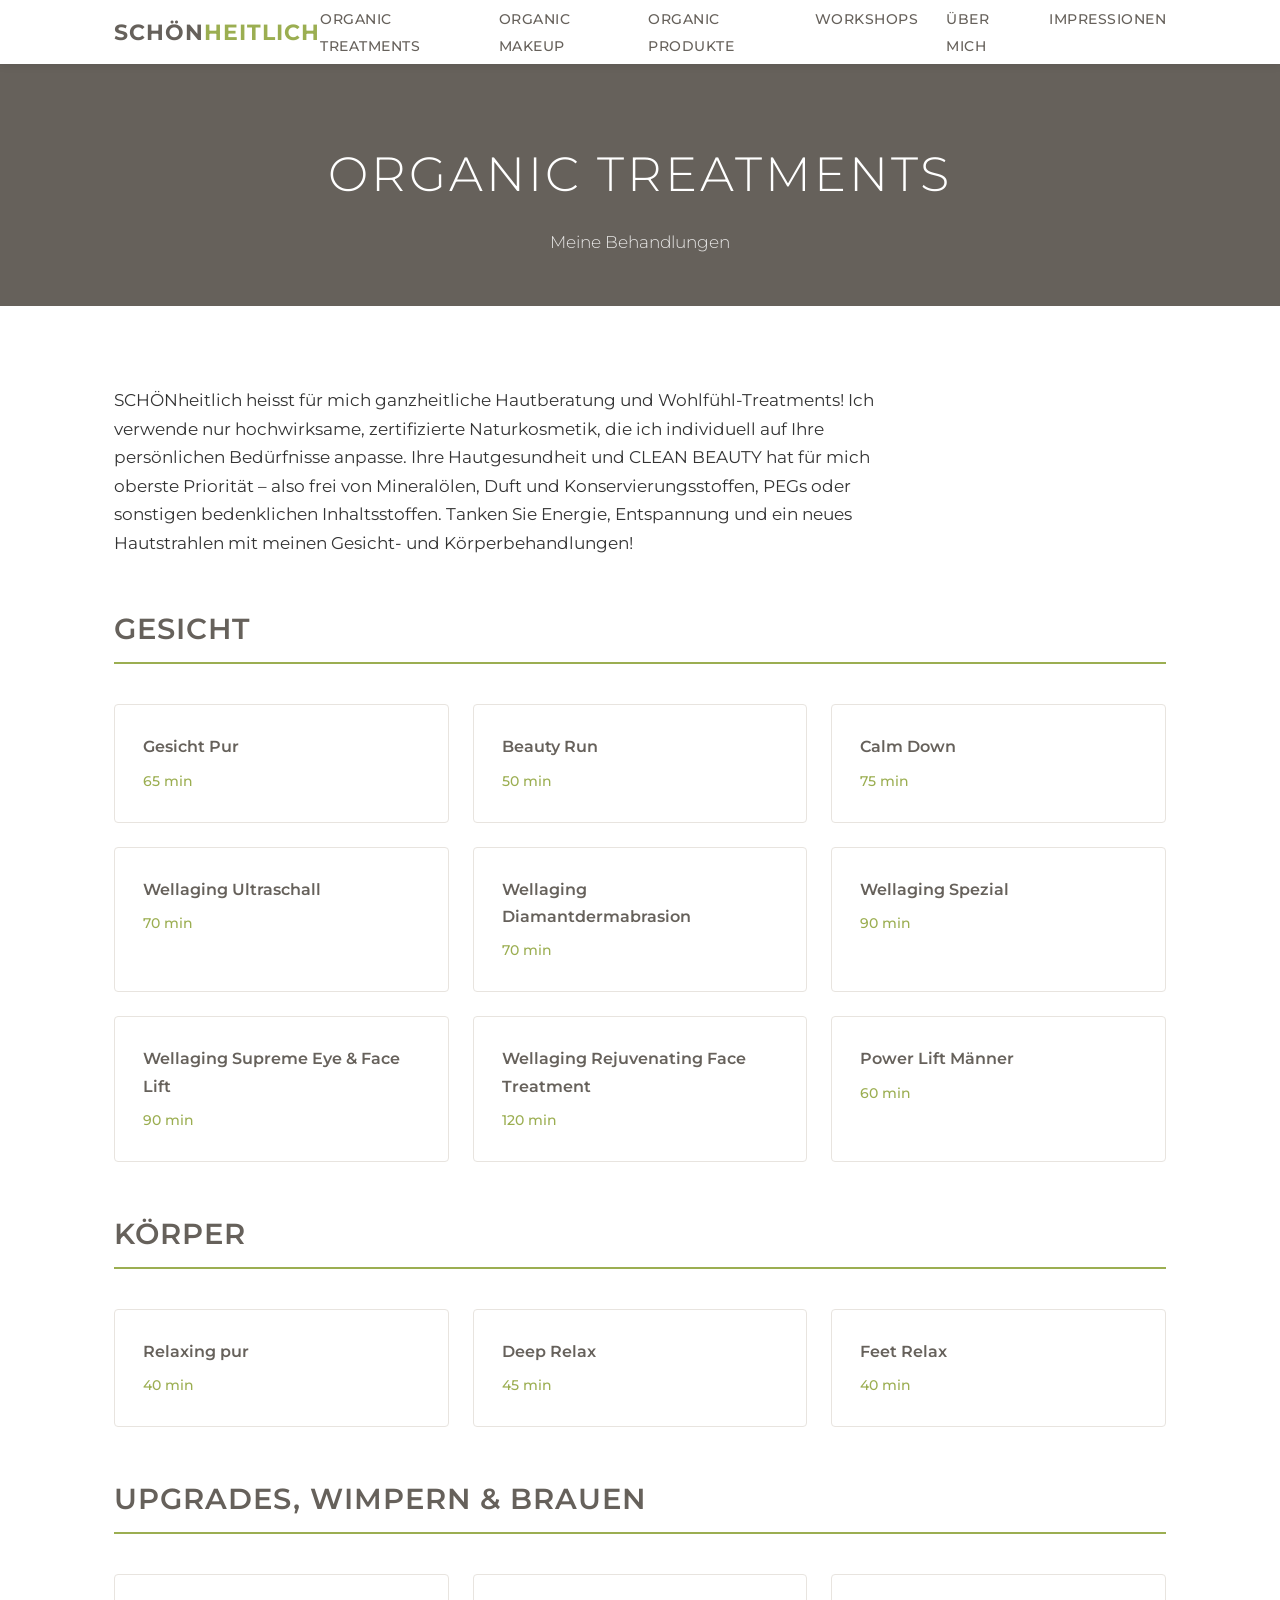
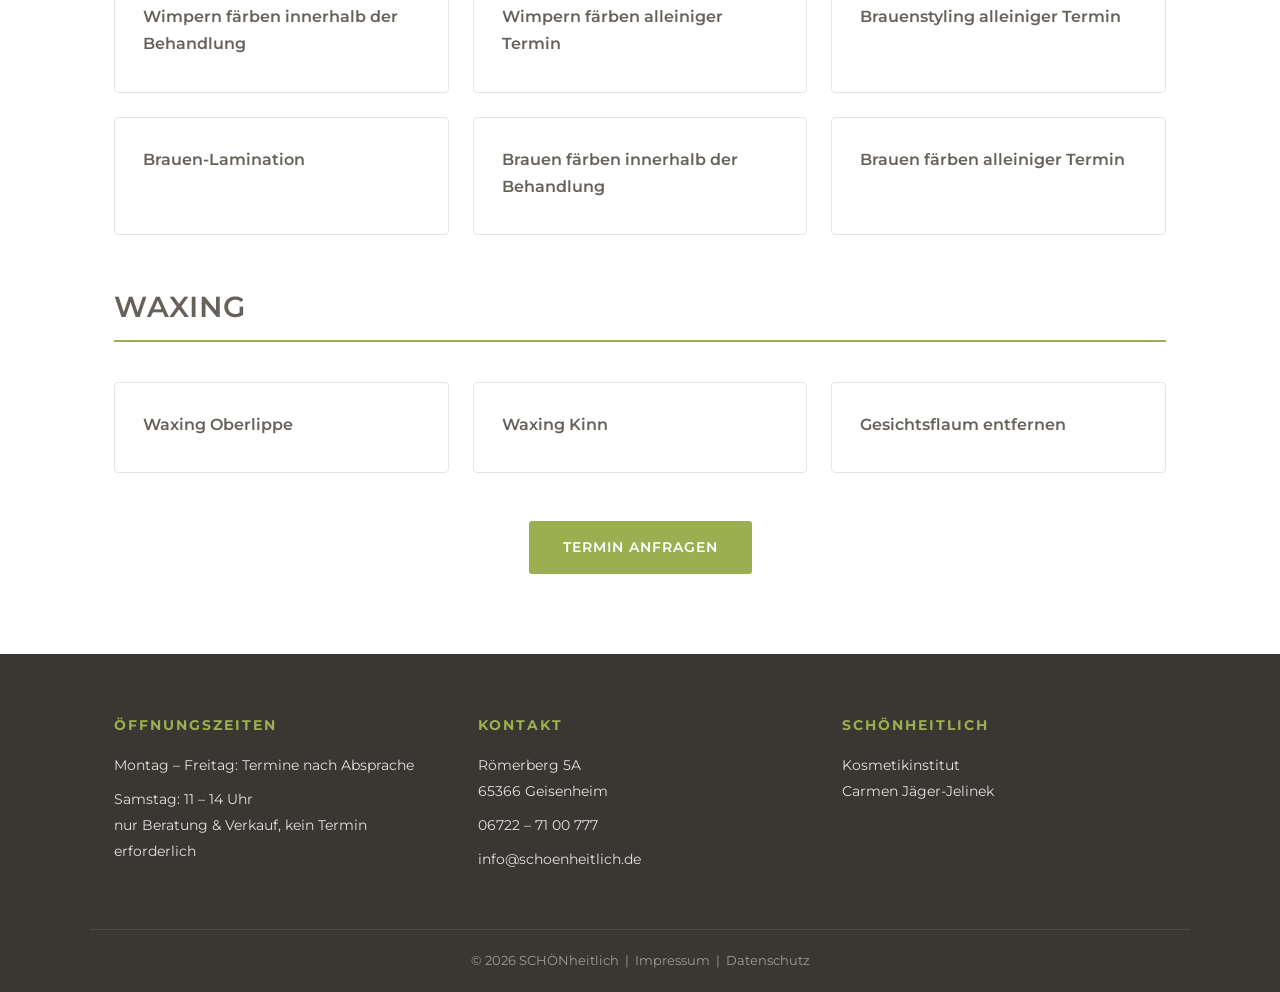
==== behandlungen.html @ 06142562 "Add files via upload" ====
<!DOCTYPE html>
<html lang="de">
<head>
  <meta charset="UTF-8" />
  <meta name="viewport" content="width=device-width, initial-scale=1.0" />
  <title>Organic Treatments – SCHÖNheitlich</title>
  <link rel="preconnect" href="https://fonts.googleapis.com" />
  <link rel="preconnect" href="https://fonts.gstatic.com" crossorigin />
  <link href="https://fonts.googleapis.com/css2?family=Montserrat:wght@300;400;500;600;700&display=swap" rel="stylesheet" />
  <link rel="stylesheet" href="style.css" />
</head>
<body>

  <nav class="navbar">
    <div class="nav-container">
      <a href="index.html" class="nav-logo">SCHÖN<span>heitlich</span></a>
      <button class="nav-toggle" onclick="toggleMenu()">☰</button>
      <ul class="nav-links" id="navLinks">
        <li><a href="behandlungen.html">Organic Treatments</a></li>
        <li><a href="makeup.html">Organic Makeup</a></li>
        <li><a href="produkte.html">Organic Produkte</a></li>
        <li><a href="workshops.html">Workshops</a></li>
        <li><a href="ueber-mich.html">Über mich</a></li>
        <li><a href="impressionen.html">Impressionen</a></li>
      </ul>
    </div>
  </nav>

  <div class="page-header">
    <h1>Organic Treatments</h1>
    <p>Meine Behandlungen</p>
  </div>

  <section class="section section-light">
    <div class="container">
      <p style="max-width:780px; font-size:1.05rem;">
        SCHÖNheitlich heisst für mich ganzheitliche Hautberatung und Wohlfühl-Treatments! Ich verwende nur hochwirksame, zertifizierte Naturkosmetik, die ich individuell auf Ihre persönlichen Bedürfnisse anpasse. Ihre Hautgesundheit und CLEAN BEAUTY hat für mich oberste Priorität – also frei von Mineralölen, Duft und Konservierungsstoffen, PEGs oder sonstigen bedenklichen Inhaltsstoffen. Tanken Sie Energie, Entspannung und ein neues Hautstrahlen mit meinen Gesicht- und Körperbehandlungen!
      </p>

      <h2 class="category-title">Gesicht</h2>
      <div class="service-grid">
        <div class="service-card"><h3>Gesicht Pur</h3><span class="duration">65 min</span></div>
        <div class="service-card"><h3>Beauty Run</h3><span class="duration">50 min</span></div>
        <div class="service-card"><h3>Calm Down</h3><span class="duration">75 min</span></div>
        <div class="service-card"><h3>Wellaging Ultraschall</h3><span class="duration">70 min</span></div>
        <div class="service-card"><h3>Wellaging Diamantdermabrasion</h3><span class="duration">70 min</span></div>
        <div class="service-card"><h3>Wellaging Spezial</h3><span class="duration">90 min</span></div>
        <div class="service-card"><h3>Wellaging Supreme Eye &amp; Face Lift</h3><span class="duration">90 min</span></div>
        <div class="service-card"><h3>Wellaging Rejuvenating Face Treatment</h3><span class="duration">120 min</span></div>
        <div class="service-card"><h3>Power Lift Männer</h3><span class="duration">60 min</span></div>
      </div>

      <h2 class="category-title">Körper</h2>
      <div class="service-grid">
        <div class="service-card"><h3>Relaxing pur</h3><span class="duration">40 min</span></div>
        <div class="service-card"><h3>Deep Relax</h3><span class="duration">45 min</span></div>
        <div class="service-card"><h3>Feet Relax</h3><span class="duration">40 min</span></div>
      </div>

      <h2 class="category-title">Upgrades, Wimpern &amp; Brauen</h2>
      <div class="service-grid">
        <div class="service-card"><h3>Wimpern färben innerhalb der Behandlung</h3></div>
        <div class="service-card"><h3>Wimpern färben alleiniger Termin</h3></div>
        <div class="service-card"><h3>Brauenstyling alleiniger Termin</h3></div>
        <div class="service-card"><h3>Brauen-Lamination</h3></div>
        <div class="service-card"><h3>Brauen färben innerhalb der Behandlung</h3></div>
        <div class="service-card"><h3>Brauen färben alleiniger Termin</h3></div>
      </div>

      <h2 class="category-title">Waxing</h2>
      <div class="service-grid">
        <div class="service-card"><h3>Waxing Oberlippe</h3></div>
        <div class="service-card"><h3>Waxing Kinn</h3></div>
        <div class="service-card"><h3>Gesichtsflaum entfernen</h3></div>
      </div>

      <div style="margin-top:48px; text-align:center;">
        <a href="mailto:info@schoenheitlich.de?subject=Terminanfrage Behandlung" class="btn btn-primary">Termin anfragen</a>
      </div>
    </div>
  </section>

  <footer class="footer">
    <div class="container footer-grid">
      <div class="footer-col">
        <h3>Öffnungszeiten</h3>
        <p>Montag – Freitag: Termine nach Absprache</p>
        <p>Samstag: 11 – 14 Uhr<br/>nur Beratung & Verkauf, kein Termin erforderlich</p>
      </div>
      <div class="footer-col">
        <h3>Kontakt</h3>
        <p>Römerberg 5A<br/>65366 Geisenheim</p>
        <p><a href="tel:+4967227100777">06722 – 71 00 777</a></p>
        <p><a href="mailto:info@schoenheitlich.de">info@schoenheitlich.de</a></p>
      </div>
      <div class="footer-col">
        <h3>SCHÖNheitlich</h3>
        <p>Kosmetikinstitut<br/>Carmen Jäger-Jelinek</p>
      </div>
    </div>
    <div class="footer-bottom">
      <p>© 2026 SCHÖNheitlich &nbsp;|&nbsp; <a href="impressum.html">Impressum</a> &nbsp;|&nbsp; <a href="datenschutz.html">Datenschutz</a></p>
    </div>
  </footer>

  <script>function toggleMenu() { document.getElementById('navLinks').classList.toggle('open'); }</script>
</body>
</html>
---- style.css ----
/* ============================================================
   SCHÖNheitlich – Stylesheet
   Farben: Olivgrün #9BAE51, Warmgrau #66615B, Creme #FFEBCB
   Schrift: Montserrat (Google Fonts)
   ============================================================ */

*, *::before, *::after { box-sizing: border-box; margin: 0; padding: 0; }

:root {
  --green:   #9BAE51;
  --green-dark: #7a8c3e;
  --gray:    #66615B;
  --cream:   #FFF8F0;
  --dark:    #333333;
  --white:   #ffffff;
  --font:    'Montserrat', Helvetica, Arial, sans-serif;
}

html { scroll-behavior: smooth; }

body {
  font-family: var(--font);
  color: var(--dark);
  background: var(--white);
  font-size: 16px;
  line-height: 1.7;
}

/* ── LINKS ── */
a { color: var(--green); text-decoration: none; }
a:hover { color: var(--green-dark); }

/* ── CONTAINER ── */
.container {
  max-width: 1100px;
  margin: 0 auto;
  padding: 0 24px;
}

/* ── NAVIGATION ── */
.navbar {
  position: sticky;
  top: 0;
  z-index: 100;
  background: var(--white);
  box-shadow: 0 2px 8px rgba(0,0,0,0.08);
}

.nav-container {
  max-width: 1100px;
  margin: 0 auto;
  padding: 0 24px;
  display: flex;
  align-items: center;
  justify-content: space-between;
  height: 64px;
}

.nav-logo {
  font-size: 1.4rem;
  font-weight: 700;
  color: var(--gray);
  letter-spacing: 1px;
  text-transform: uppercase;
}
.nav-logo span { color: var(--green); }

.nav-links {
  list-style: none;
  display: flex;
  gap: 28px;
}

.nav-links a {
  font-size: 0.85rem;
  font-weight: 500;
  color: var(--gray);
  text-transform: uppercase;
  letter-spacing: 0.5px;
  transition: color 0.2s;
}
.nav-links a:hover { color: var(--green); }

.nav-toggle {
  display: none;
  background: none;
  border: none;
  font-size: 1.5rem;
  cursor: pointer;
  color: var(--gray);
}

/* ── HERO ── */
.hero {
  position: relative;
  min-height: 70vh;
  background: var(--gray) url('images/hero.jpg') center/cover no-repeat;
  display: flex;
  align-items: center;
  justify-content: center;
  text-align: center;
}

.hero-overlay {
  position: absolute;
  inset: 0;
  background: rgba(102, 97, 91, 0.55);
}

.hero-content {
  position: relative;
  z-index: 1;
  color: var(--white);
  padding: 40px 24px;
}

.hero-content h1 {
  font-size: clamp(2rem, 5vw, 3.5rem);
  font-weight: 300;
  letter-spacing: 3px;
  text-transform: uppercase;
  margin-bottom: 36px;
}

.hero-buttons {
  display: flex;
  gap: 16px;
  justify-content: center;
  flex-wrap: wrap;
}

/* ── BUTTONS ── */
.btn {
  display: inline-block;
  padding: 13px 32px;
  font-family: var(--font);
  font-size: 0.85rem;
  font-weight: 600;
  letter-spacing: 1px;
  text-transform: uppercase;
  border-radius: 3px;
  cursor: pointer;
  transition: all 0.2s;
}

.btn-primary {
  background: var(--green);
  color: var(--white);
  border: 2px solid var(--green);
}
.btn-primary:hover {
  background: var(--green-dark);
  border-color: var(--green-dark);
  color: var(--white);
}

.btn-outline {
  background: transparent;
  color: var(--white);
  border: 2px solid var(--white);
}
.btn-outline:hover {
  background: var(--white);
  color: var(--gray);
}

.btn-secondary {
  background: transparent;
  color: var(--green);
  border: 2px solid var(--green);
}
.btn-secondary:hover {
  background: var(--green);
  color: var(--white);
}

/* ── SECTIONS ── */
.section { padding: 80px 0; }
.section-light { background: var(--white); }
.section-cream  { background: var(--cream); }
.section-dark   { background: var(--gray); color: var(--white); }

.section h2 {
  font-size: 1.8rem;
  font-weight: 600;
  color: var(--gray);
  margin-bottom: 20px;
  letter-spacing: 1px;
}

.section-dark h2 { color: var(--white); }

.section p { margin-bottom: 16px; color: inherit; }

/* ── TWO COLUMN LAYOUT ── */
.two-col {
  display: grid;
  grid-template-columns: 1fr 1fr;
  gap: 60px;
  align-items: center;
}

.two-col.reverse { direction: rtl; }
.two-col.reverse > * { direction: ltr; }

.image-block img {
  width: 100%;
  height: 380px;
  object-fit: cover;
  border-radius: 4px;
  display: block;
}

/* ── QUOTE ── */
.quote-section { text-align: center; }
blockquote {
  font-size: 1.3rem;
  font-weight: 300;
  font-style: italic;
  letter-spacing: 0.5px;
  line-height: 1.8;
  max-width: 700px;
  margin: 0 auto;
}
blockquote cite {
  display: block;
  margin-top: 20px;
  font-size: 0.95rem;
  font-weight: 600;
  font-style: normal;
  letter-spacing: 2px;
  text-transform: uppercase;
  color: var(--green);
}

/* ── PAGE HEADER ── */
.page-header {
  background: var(--gray);
  color: var(--white);
  padding: 70px 24px 50px;
  text-align: center;
}
.page-header h1 {
  font-size: clamp(1.8rem, 4vw, 3rem);
  font-weight: 300;
  letter-spacing: 3px;
  text-transform: uppercase;
  margin-bottom: 12px;
}
.page-header p {
  font-size: 1.05rem;
  font-weight: 300;
  opacity: 0.85;
  max-width: 680px;
  margin: 0 auto;
}

/* ── SERVICE GRID ── */
.service-grid {
  display: grid;
  grid-template-columns: repeat(auto-fill, minmax(280px, 1fr));
  gap: 24px;
  margin-top: 40px;
}

.service-card {
  background: var(--white);
  border: 1px solid #e8e4df;
  border-radius: 4px;
  padding: 28px;
  transition: box-shadow 0.2s;
}
.service-card:hover { box-shadow: 0 4px 16px rgba(0,0,0,0.08); }

.service-card h3 {
  font-size: 1rem;
  font-weight: 600;
  color: var(--gray);
  margin-bottom: 6px;
}
.service-card .duration {
  font-size: 0.85rem;
  color: var(--green);
  font-weight: 500;
}

/* ── CATEGORY TITLE ── */
.category-title {
  font-size: 1.3rem;
  font-weight: 600;
  color: var(--green);
  border-bottom: 2px solid var(--green);
  padding-bottom: 8px;
  margin: 48px 0 20px;
  text-transform: uppercase;
  letter-spacing: 1px;
}

/* ── PRODUCT CARDS ── */
.product-grid {
  display: grid;
  grid-template-columns: repeat(auto-fill, minmax(300px, 1fr));
  gap: 32px;
  margin-top: 40px;
}

.product-card {
  background: var(--white);
  border: 1px solid #e8e4df;
  border-radius: 4px;
  padding: 32px 28px;
  transition: box-shadow 0.2s;
}
.product-card:hover { box-shadow: 0 4px 16px rgba(0,0,0,0.08); }

.product-card h3 {
  font-size: 1.1rem;
  font-weight: 700;
  color: var(--gray);
  margin-bottom: 12px;
}
.product-card p {
  font-size: 0.92rem;
  color: #555;
  margin-bottom: 8px;
  line-height: 1.6;
}

/* ── ABOUT PAGE ── */
.about-content {
  display: grid;
  grid-template-columns: 1fr 1fr;
  gap: 60px;
  align-items: start;
}
.about-content img {
  width: 100%;
  border-radius: 4px;
}
.about-text h2 {
  margin-bottom: 20px;
}
.about-text p {
  margin-bottom: 16px;
  color: var(--dark);
}
.about-signature {
  margin-top: 28px;
  font-size: 1.1rem;
  font-style: italic;
  font-weight: 500;
  color: var(--green);
}

/* ── FOOTER ── */
.footer {
  background: #3a3631;
  color: rgba(255,255,255,0.85);
  padding: 60px 0 0;
}

.footer-grid {
  display: grid;
  grid-template-columns: repeat(auto-fit, minmax(200px, 1fr));
  gap: 40px;
  padding-bottom: 48px;
}

.footer-col h3 {
  font-size: 0.85rem;
  font-weight: 700;
  letter-spacing: 2px;
  text-transform: uppercase;
  color: var(--green);
  margin-bottom: 16px;
}

.footer-col p {
  font-size: 0.9rem;
  line-height: 1.8;
  margin-bottom: 8px;
}

.footer-col a {
  color: rgba(255,255,255,0.85);
  transition: color 0.2s;
}
.footer-col a:hover { color: var(--green); }

.footer-bottom {
  border-top: 1px solid rgba(255,255,255,0.1);
  padding: 20px 24px;
  text-align: center;
  font-size: 0.8rem;
  color: rgba(255,255,255,0.5);
  max-width: 1100px;
  margin: 0 auto;
}
.footer-bottom a { color: rgba(255,255,255,0.5); }
.footer-bottom a:hover { color: var(--green); }

/* ── IMPRESSIONEN ── */
.gallery-grid {
  display: grid;
  grid-template-columns: repeat(auto-fill, minmax(280px, 1fr));
  gap: 16px;
  margin-top: 40px;
}
.gallery-grid img {
  width: 100%;
  height: 260px;
  object-fit: cover;
  border-radius: 4px;
  display: block;
  transition: transform 0.3s;
}
.gallery-grid img:hover { transform: scale(1.02); }

/* ── RESPONSIVE ── */
@media (max-width: 768px) {
  .nav-toggle { display: block; }
  .nav-links {
    display: none;
    flex-direction: column;
    position: absolute;
    top: 64px;
    left: 0; right: 0;
    background: var(--white);
    padding: 16px 24px 24px;
    box-shadow: 0 4px 12px rgba(0,0,0,0.1);
    gap: 16px;
  }
  .nav-links.open { display: flex; }

  .two-col,
  .two-col.reverse,
  .about-content {
    grid-template-columns: 1fr;
    direction: ltr;
    gap: 32px;
  }

  .hero { min-height: 55vh; }
  .section { padding: 56px 0; }
  .image-block img { height: 260px; }
}
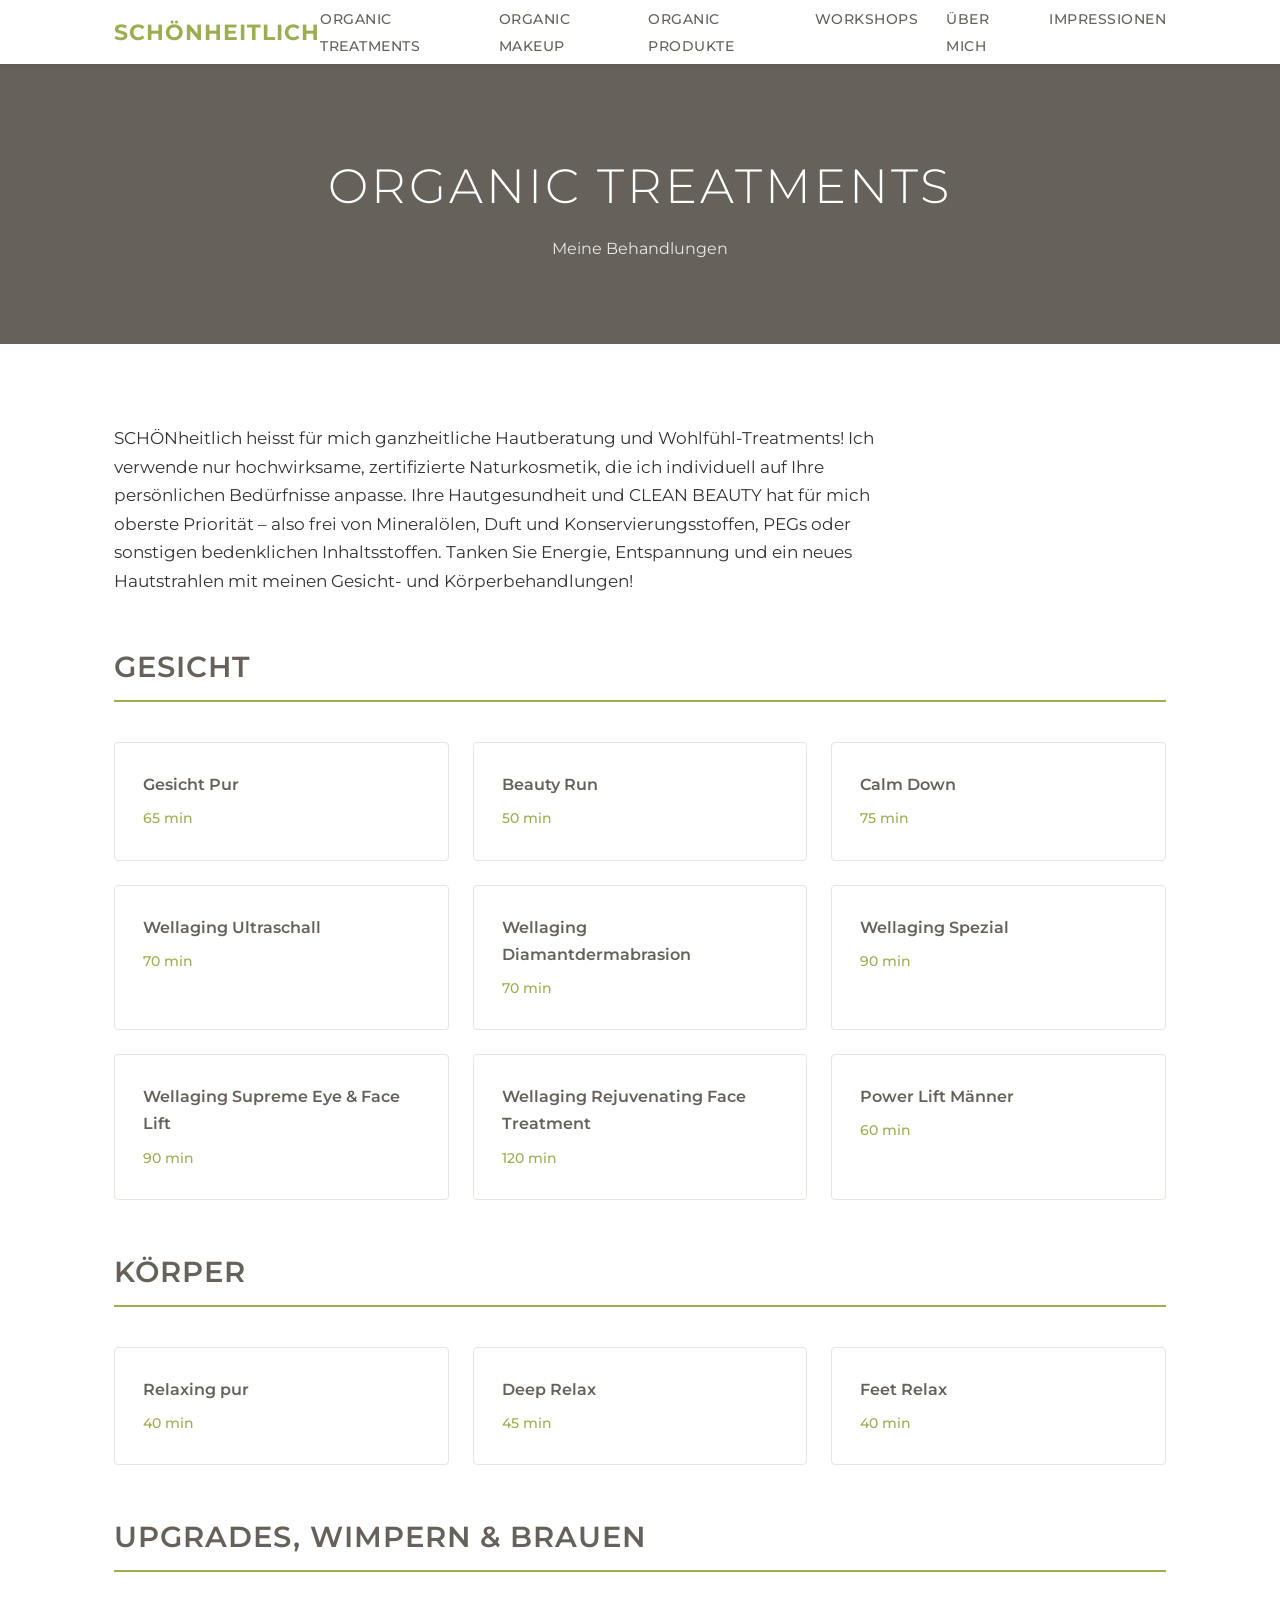
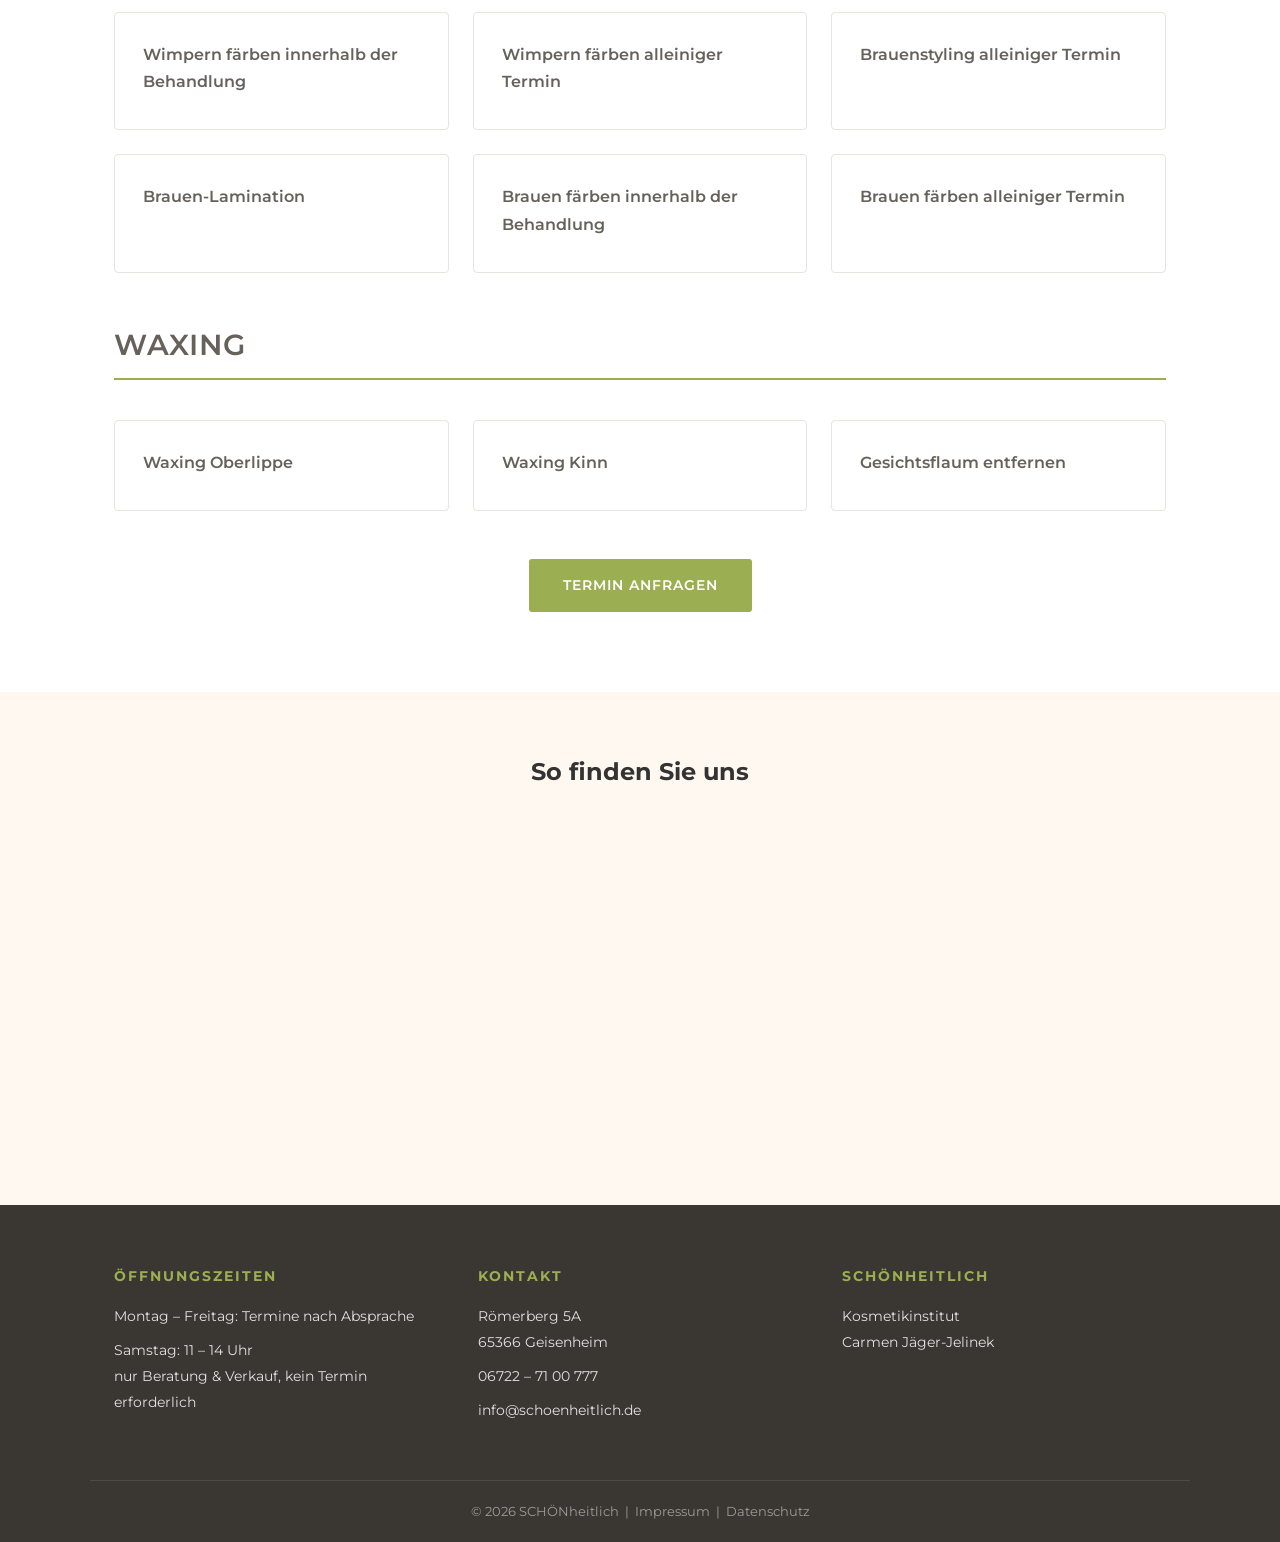
==== commit f9afbdb5: "Add files via upload" ====
--- a/behandlungen.html
+++ b/behandlungen.html
@@ -13,7 +13,10 @@
 
   <nav class="navbar">
     <div class="nav-container">
-      <a href="index.html" class="nav-logo">SCHÖN<span>heitlich</span></a>
+      <a href="index.html" class="nav-logo">
+        <img src="images/logo-nav.svg" alt="SCHÖNheitlich Logo" onerror="this.style.display='none';this.nextElementSibling.style.display='inline'" />
+        <span class="logo-fallback">SCHÖN<span style="color:var(--green)">heitlich</span></span>
+      </a>
       <button class="nav-toggle" onclick="toggleMenu()">☰</button>
       <ul class="nav-links" id="navLinks">
         <li><a href="behandlungen.html">Organic Treatments</a></li>
@@ -26,10 +29,10 @@
     </div>
   </nav>
 
-  <div class="page-header">
+  <div class="page-header-img"><div class="overlay"></div><div class="page-header-content">
     <h1>Organic Treatments</h1>
     <p>Meine Behandlungen</p>
-  </div>
+  </div></div>
 
   <section class="section section-light">
     <div class="container">
@@ -80,6 +83,16 @@
     </div>
   </section>
 
+  <!-- GOOGLE MAPS -->
+  <section class="map-section">
+    <div class="container">
+      <h2>So finden Sie uns</h2>
+    </div>
+    <div class="map-wrapper">
+      <iframe src="https://maps.google.com/maps?q=R%C3%B6merberg+5A%2C+65366+Geisenheim%2C+Deutschland&output=embed&z=15&hl=de" loading="lazy" title="SCHÖNheitlich auf Google Maps"></iframe>
+    </div>
+  </section>
+
   <footer class="footer">
     <div class="container footer-grid">
       <div class="footer-col">
--- a/style.css
+++ b/style.css
@@ -57,13 +57,21 @@
 }
 
 .nav-logo {
+  display: flex;
+  align-items: center;
   font-size: 1.4rem;
   font-weight: 700;
   color: var(--gray);
   letter-spacing: 1px;
   text-transform: uppercase;
 }
+.nav-logo img {
+  height: 44px;
+  width: auto;
+}
 .nav-logo span { color: var(--green); }
+.nav-logo .logo-fallback { display: none; }
+.nav-logo img + .logo-fallback { display: none; }
 
 .nav-links {
   list-style: none;
@@ -94,7 +102,7 @@
 .hero {
   position: relative;
   min-height: 70vh;
-  background: var(--gray) url('images/hero.jpg') center/cover no-repeat;
+  background: var(--gray) url('images/wakeup.jpg') center/cover no-repeat;
   display: flex;
   align-items: center;
   justify-content: center;
@@ -350,6 +358,60 @@
   font-style: italic;
   font-weight: 500;
   color: var(--green);
+}
+
+/* ── GOOGLE MAPS ── */
+.map-section {
+  background: var(--cream);
+  padding: 60px 0 0;
+}
+.map-section h2 {
+  text-align: center;
+  margin-bottom: 32px;
+}
+.map-wrapper {
+  width: 100%;
+  height: 380px;
+  overflow: hidden;
+}
+.map-wrapper iframe {
+  width: 100%;
+  height: 100%;
+  border: 0;
+  display: block;
+}
+
+/* ── PAGE HERO (Hintergrundbild auf Unterseiten) ── */
+.page-header-img {
+  position: relative;
+  min-height: 280px;
+  background: var(--gray) url('images/shop.jpg') center/cover no-repeat;
+  display: flex;
+  align-items: center;
+  justify-content: center;
+  text-align: center;
+}
+.page-header-img .overlay {
+  position: absolute;
+  inset: 0;
+  background: rgba(102, 97, 91, 0.6);
+}
+.page-header-img .page-header-content {
+  position: relative;
+  z-index: 1;
+  color: var(--white);
+}
+.page-header-img h1 {
+  font-size: clamp(1.8rem, 4vw, 3rem);
+  font-weight: 300;
+  letter-spacing: 3px;
+  text-transform: uppercase;
+  margin-bottom: 8px;
+  color: var(--white);
+}
+.page-header-img p {
+  opacity: 0.85;
+  font-size: 1rem;
 }
 
 /* ── FOOTER ── */
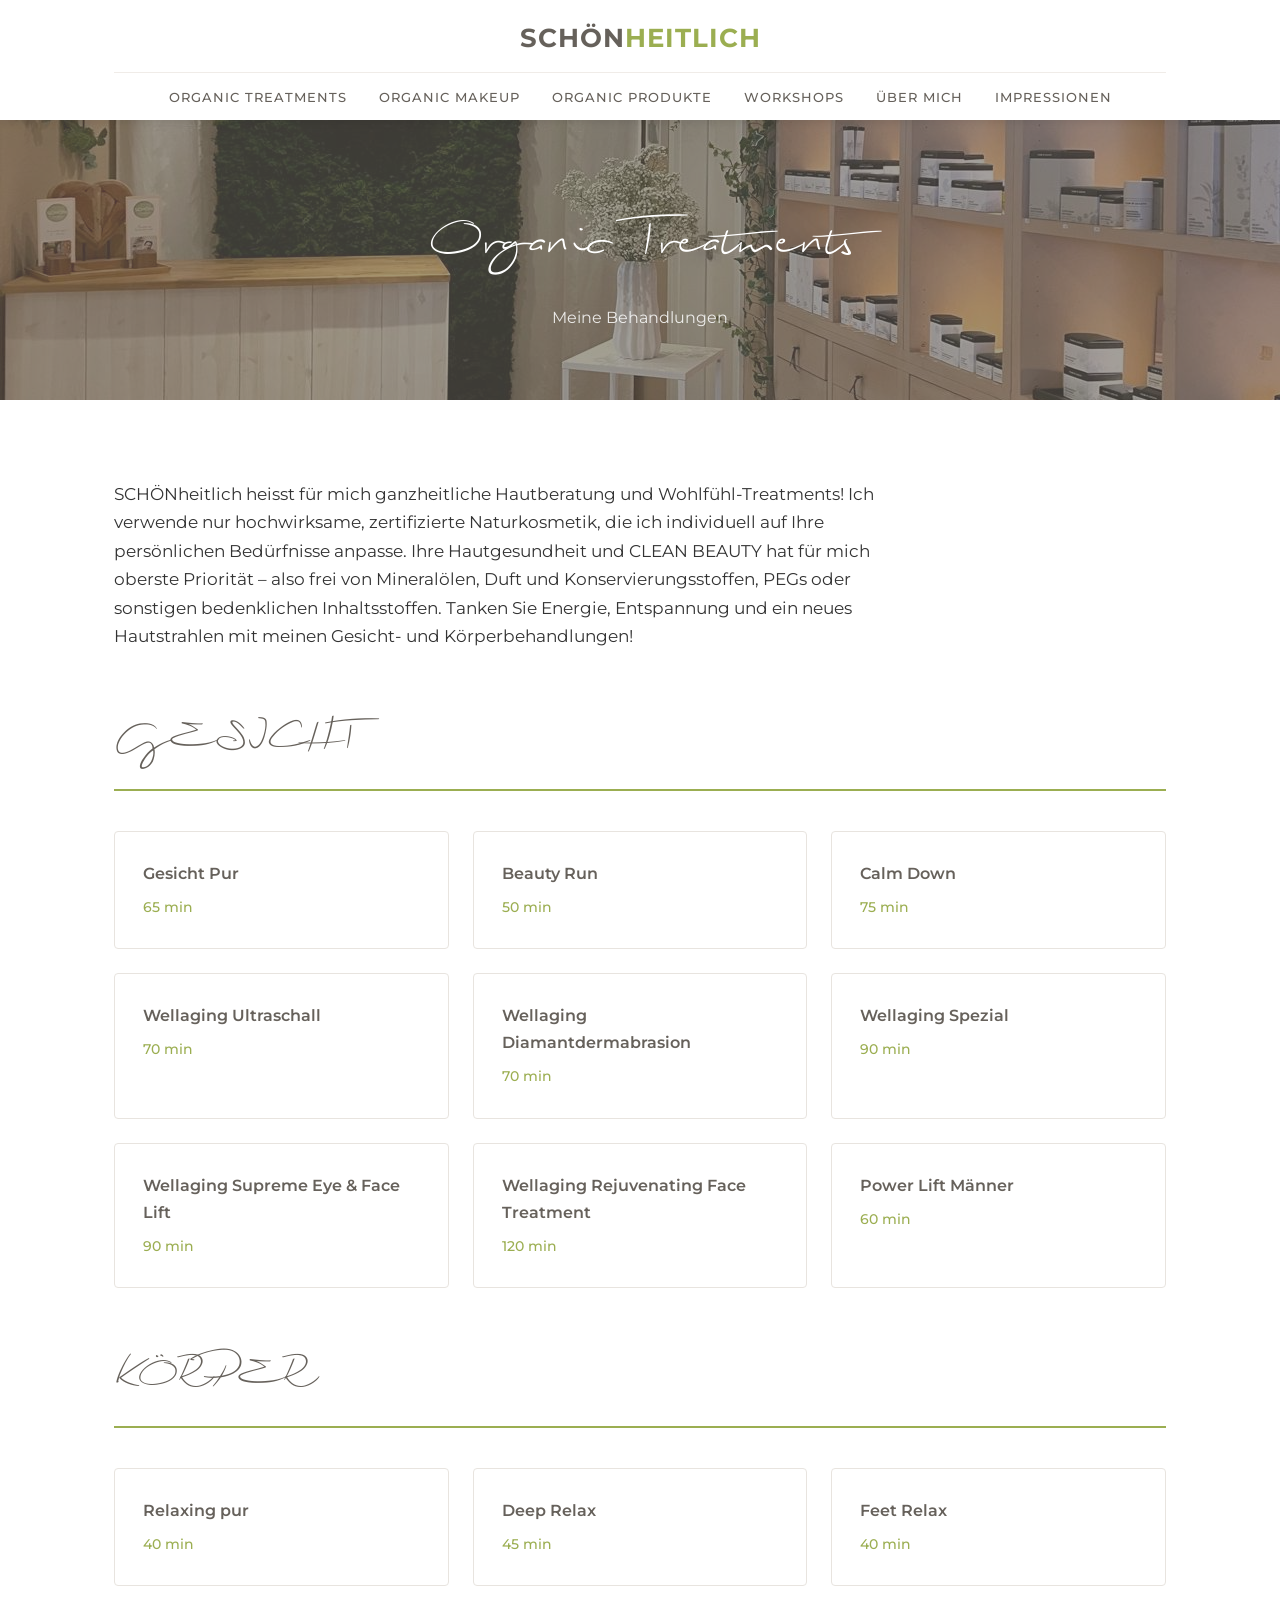
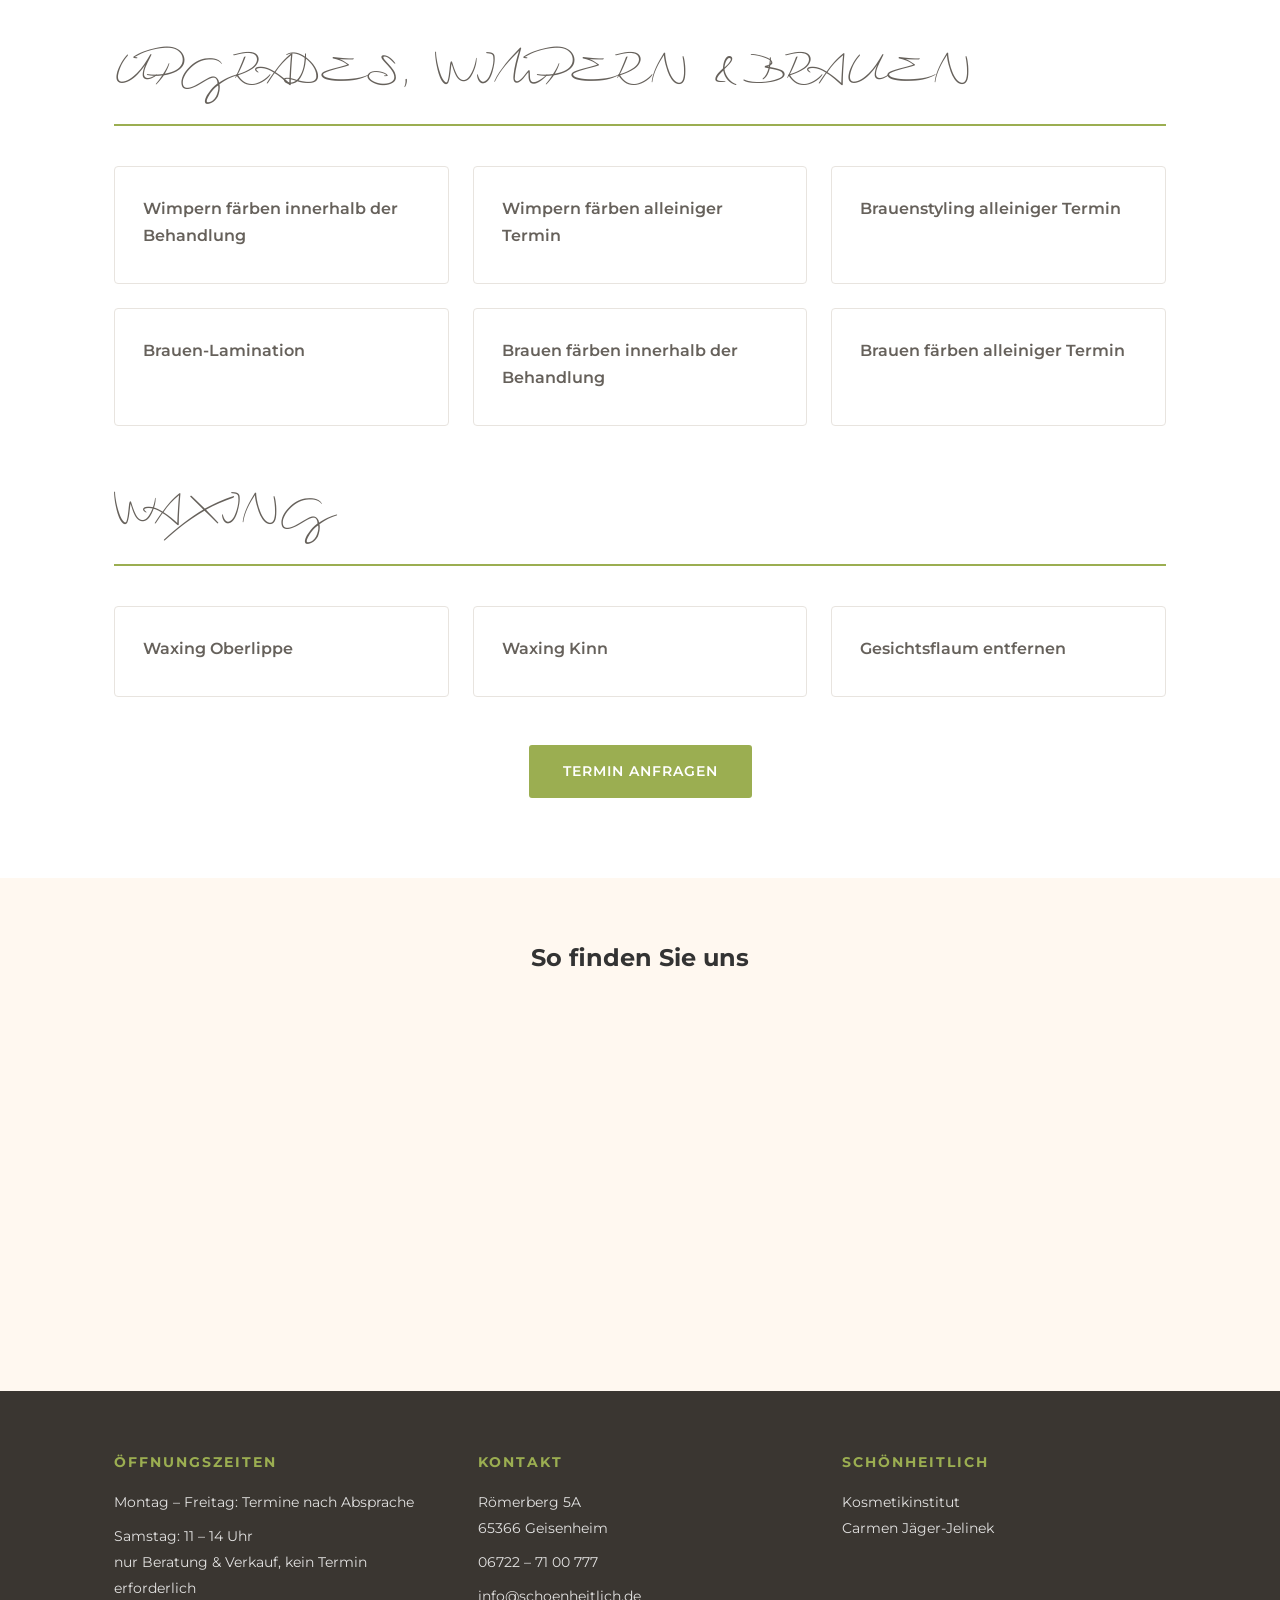
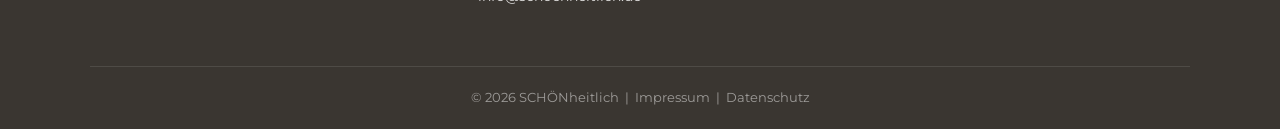
==== commit 8a157d5c: "Add files via upload" ====
--- a/behandlungen.html
+++ b/behandlungen.html
@@ -12,9 +12,9 @@
 <body>
 
   <nav class="navbar">
-    <div class="nav-container">
+    <div class="nav-container" style="position:relative;">
       <a href="index.html" class="nav-logo">
-        <img src="images/logo-nav.svg" alt="SCHÖNheitlich Logo" onerror="this.style.display='none';this.nextElementSibling.style.display='inline'" />
+        <img src="images/logo.svg" alt="SCHÖNheitlich Logo" onerror="this.style.display='none';this.nextElementSibling.style.display='inline'" />
         <span class="logo-fallback">SCHÖN<span style="color:var(--green)">heitlich</span></span>
       </a>
       <button class="nav-toggle" onclick="toggleMenu()">☰</button>
--- a/style.css
+++ b/style.css
@@ -1,8 +1,16 @@
 /* ============================================================
    SCHÖNheitlich – Stylesheet
    Farben: Olivgrün #9BAE51, Warmgrau #66615B, Creme #FFEBCB
-   Schrift: Montserrat (Google Fonts)
+   Schrift: Montserrat (Google Fonts) + biloxi-script für Überschriften
    ============================================================ */
+
+@font-face {
+  font-family: 'biloxi-script';
+  src: url('images/biloxi-script.ttf') format('truetype');
+  font-weight: 300;
+  font-style: normal;
+  font-display: swap;
+}
 
 *, *::before, *::after { box-sizing: border-box; margin: 0; padding: 0; }
 
@@ -49,42 +57,51 @@
 .nav-container {
   max-width: 1100px;
   margin: 0 auto;
-  padding: 0 24px;
+  padding: 16px 24px 0;
   display: flex;
+  flex-direction: column;
   align-items: center;
-  justify-content: space-between;
-  height: 64px;
-}
-
+}
+
+/* Logo – zentriert, oben */
 .nav-logo {
   display: flex;
   align-items: center;
-  font-size: 1.4rem;
+  justify-content: center;
+  margin-bottom: 12px;
+  text-decoration: none;
+}
+.nav-logo img {
+  height: 90px;
+  width: auto;
+}
+.nav-logo .logo-fallback {
+  display: none;
+  font-size: 1.6rem;
   font-weight: 700;
   color: var(--gray);
   letter-spacing: 1px;
   text-transform: uppercase;
 }
-.nav-logo img {
-  height: 44px;
-  width: auto;
-}
-.nav-logo span { color: var(--green); }
-.nav-logo .logo-fallback { display: none; }
-.nav-logo img + .logo-fallback { display: none; }
-
+
+/* Navigationslinks – zentriert, unter dem Logo */
 .nav-links {
   list-style: none;
   display: flex;
-  gap: 28px;
+  gap: 32px;
+  padding: 10px 0;
+  border-top: 1px solid #f0ece8;
+  width: 100%;
+  justify-content: center;
+  flex-wrap: wrap;
 }
 
 .nav-links a {
-  font-size: 0.85rem;
+  font-size: 0.82rem;
   font-weight: 500;
   color: var(--gray);
   text-transform: uppercase;
-  letter-spacing: 0.5px;
+  letter-spacing: 1px;
   transition: color 0.2s;
 }
 .nav-links a:hover { color: var(--green); }
@@ -96,13 +113,16 @@
   font-size: 1.5rem;
   cursor: pointer;
   color: var(--gray);
+  position: absolute;
+  right: 24px;
+  top: 20px;
 }
 
 /* ── HERO ── */
 .hero {
   position: relative;
   min-height: 70vh;
-  background: var(--gray) url('images/wakeup.jpg') center/cover no-repeat;
+  background: var(--gray) url('images/shop.jpg') center/cover no-repeat;
   display: flex;
   align-items: center;
   justify-content: center;
@@ -123,10 +143,11 @@
 }
 
 .hero-content h1 {
-  font-size: clamp(2rem, 5vw, 3.5rem);
-  font-weight: 300;
-  letter-spacing: 3px;
-  text-transform: uppercase;
+  font-family: 'biloxi-script', 'Dancing Script', cursive;
+  font-size: clamp(3rem, 7vw, 5rem);
+  font-weight: 300;
+  letter-spacing: normal;
+  text-transform: none;
   margin-bottom: 36px;
 }
 
@@ -189,11 +210,12 @@
 .section-dark   { background: var(--gray); color: var(--white); }
 
 .section h2 {
-  font-size: 1.8rem;
-  font-weight: 600;
+  font-family: 'biloxi-script', 'Dancing Script', cursive;
+  font-size: 3rem;
+  font-weight: 300;
   color: var(--gray);
   margin-bottom: 20px;
-  letter-spacing: 1px;
+  letter-spacing: normal;
 }
 
 .section-dark h2 { color: var(--white); }
@@ -222,11 +244,12 @@
 /* ── QUOTE ── */
 .quote-section { text-align: center; }
 blockquote {
-  font-size: 1.3rem;
-  font-weight: 300;
-  font-style: italic;
-  letter-spacing: 0.5px;
-  line-height: 1.8;
+  font-family: 'biloxi-script', 'Dancing Script', cursive;
+  font-size: 2.2rem;
+  font-weight: 300;
+  font-style: normal;
+  letter-spacing: normal;
+  line-height: 1.6;
   max-width: 700px;
   margin: 0 auto;
 }
@@ -346,6 +369,9 @@
   border-radius: 4px;
 }
 .about-text h2 {
+  font-family: 'biloxi-script', 'Dancing Script', cursive;
+  font-size: 3rem;
+  font-weight: 300;
   margin-bottom: 20px;
 }
 .about-text p {
@@ -402,10 +428,11 @@
   color: var(--white);
 }
 .page-header-img h1 {
-  font-size: clamp(1.8rem, 4vw, 3rem);
-  font-weight: 300;
-  letter-spacing: 3px;
-  text-transform: uppercase;
+  font-family: 'biloxi-script', 'Dancing Script', cursive;
+  font-size: clamp(2.5rem, 5vw, 4rem);
+  font-weight: 300;
+  letter-spacing: normal;
+  text-transform: none;
   margin-bottom: 8px;
   color: var(--white);
 }
@@ -480,17 +507,16 @@
 
 /* ── RESPONSIVE ── */
 @media (max-width: 768px) {
+  .navbar { position: relative; }
   .nav-toggle { display: block; }
+  .nav-logo img { height: 70px; }
+
   .nav-links {
     display: none;
     flex-direction: column;
-    position: absolute;
-    top: 64px;
-    left: 0; right: 0;
-    background: var(--white);
-    padding: 16px 24px 24px;
-    box-shadow: 0 4px 12px rgba(0,0,0,0.1);
-    gap: 16px;
+    align-items: center;
+    gap: 14px;
+    padding: 16px 0 20px;
   }
   .nav-links.open { display: flex; }
 
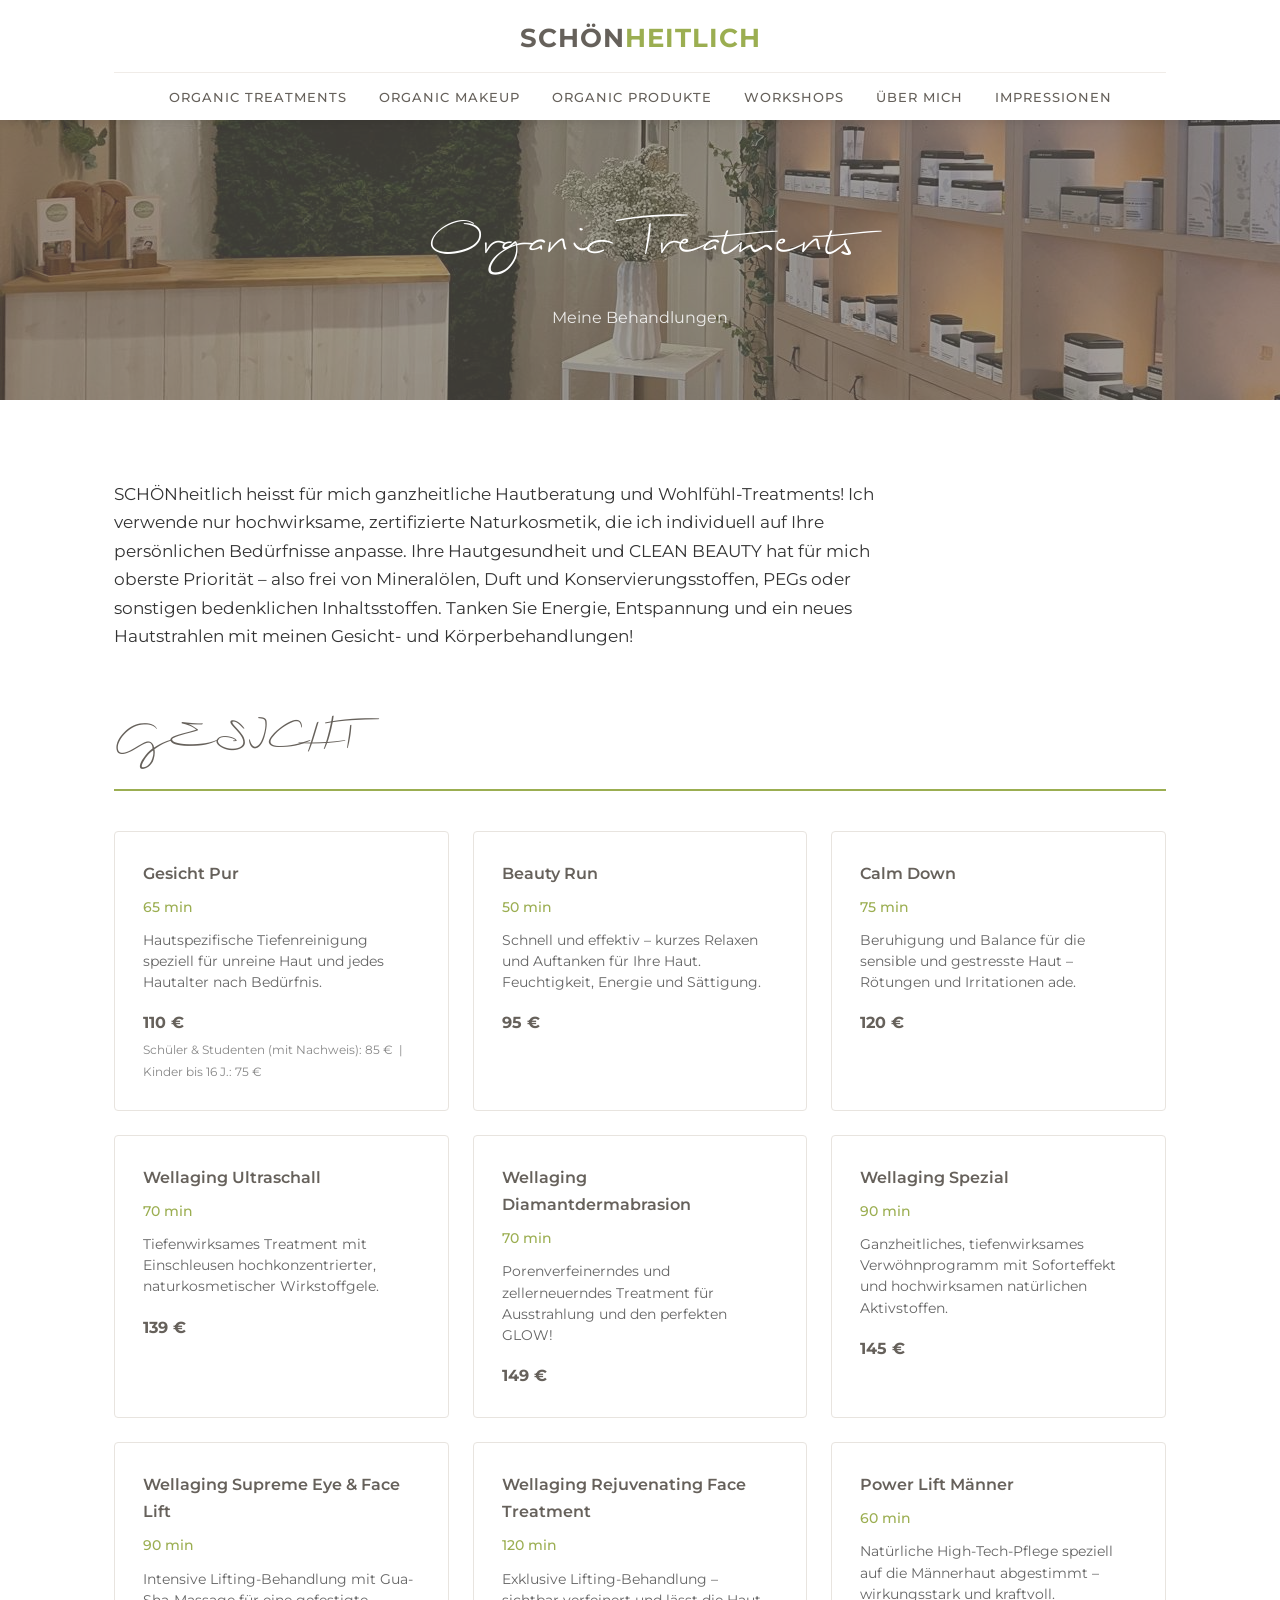
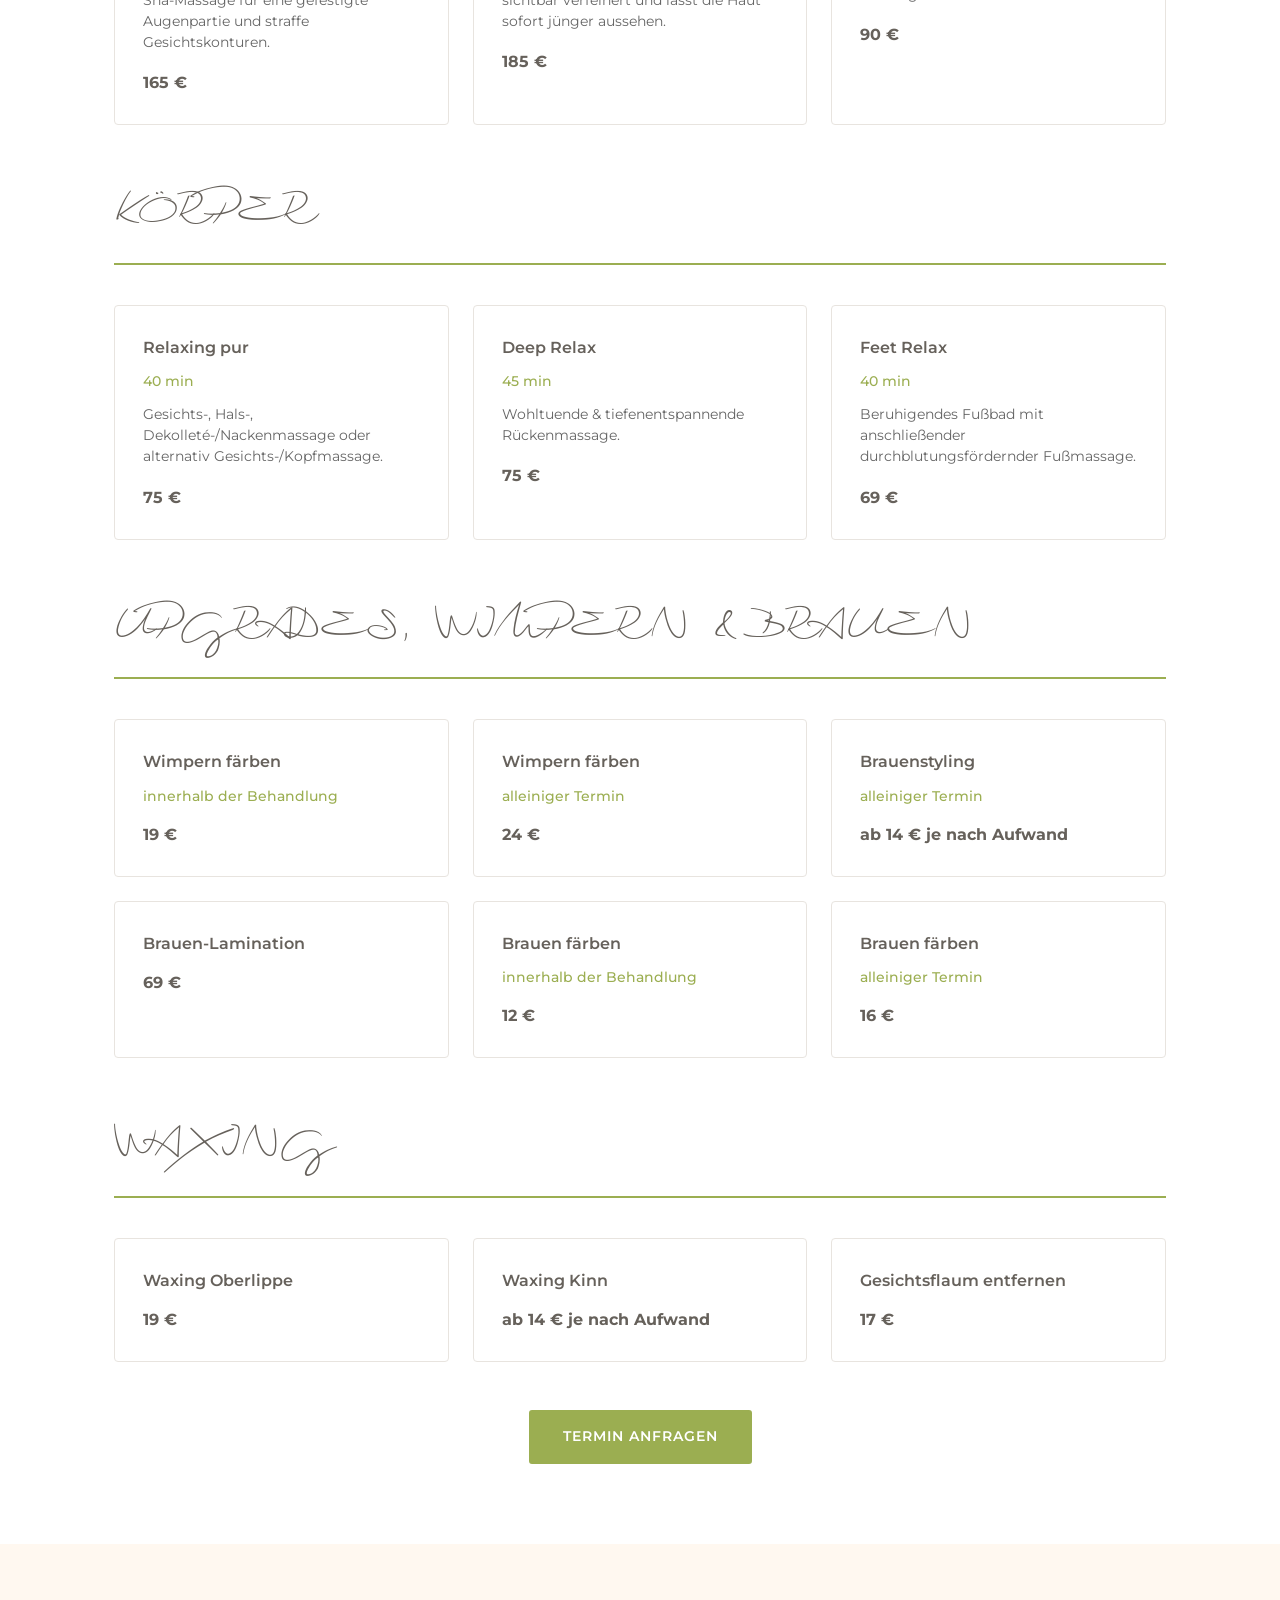
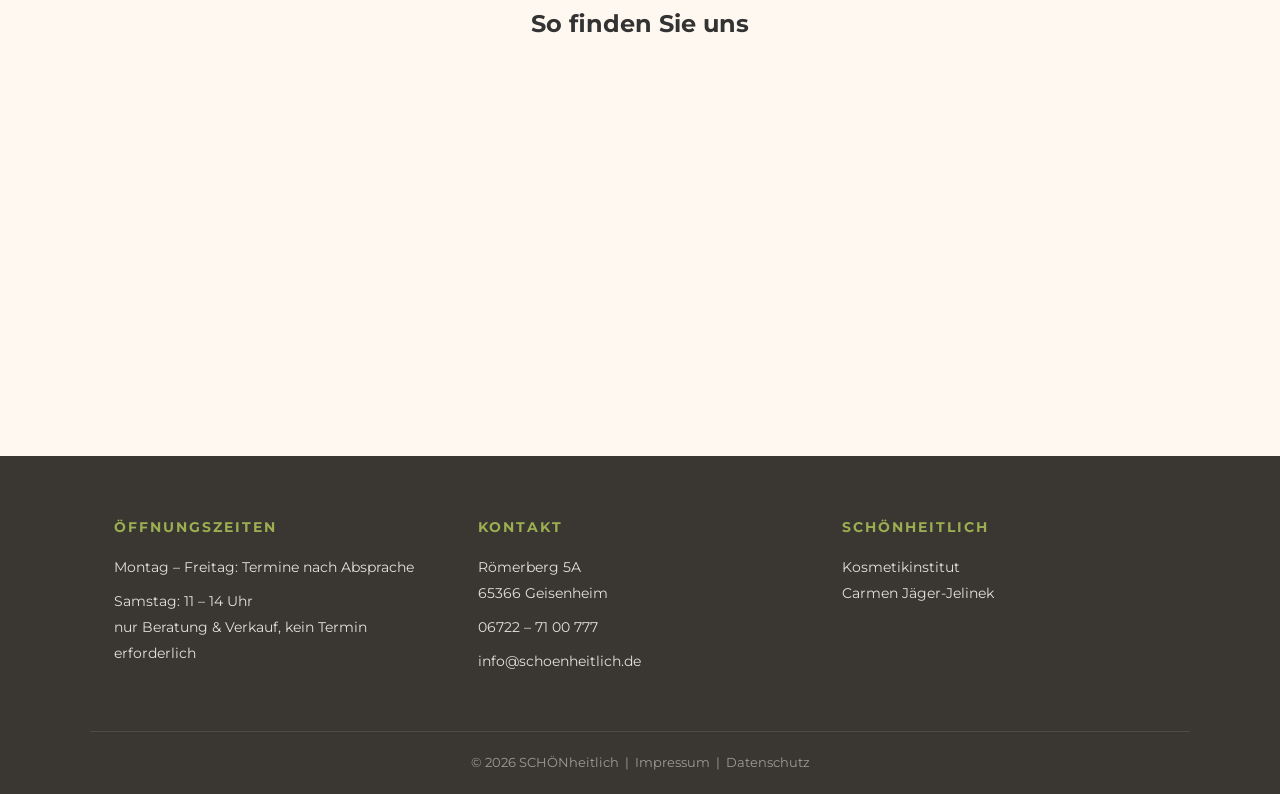
==== commit 245c709c: "Preise, Beschreibungen, Bilder und Galerie ergänzt - Alle Behandlungen mit Preis und Kurzbeschreibun" ====
--- a/behandlungen.html
+++ b/behandlungen.html
@@ -42,39 +42,114 @@
 
       <h2 class="category-title">Gesicht</h2>
       <div class="service-grid">
-        <div class="service-card"><h3>Gesicht Pur</h3><span class="duration">65 min</span></div>
-        <div class="service-card"><h3>Beauty Run</h3><span class="duration">50 min</span></div>
-        <div class="service-card"><h3>Calm Down</h3><span class="duration">75 min</span></div>
-        <div class="service-card"><h3>Wellaging Ultraschall</h3><span class="duration">70 min</span></div>
-        <div class="service-card"><h3>Wellaging Diamantdermabrasion</h3><span class="duration">70 min</span></div>
-        <div class="service-card"><h3>Wellaging Spezial</h3><span class="duration">90 min</span></div>
-        <div class="service-card"><h3>Wellaging Supreme Eye &amp; Face Lift</h3><span class="duration">90 min</span></div>
-        <div class="service-card"><h3>Wellaging Rejuvenating Face Treatment</h3><span class="duration">120 min</span></div>
-        <div class="service-card"><h3>Power Lift Männer</h3><span class="duration">60 min</span></div>
+
+        <div class="service-card">
+          <h3>Gesicht Pur</h3>
+          <span class="duration">65 min</span>
+          <p class="desc">Hautspezifische Tiefenreinigung speziell für unreine Haut und jedes Hautalter nach Bedürfnis.</p>
+          <span class="price">110 €</span>
+          <span class="price-note">Schüler &amp; Studenten (mit Nachweis): 85 € &nbsp;|&nbsp; Kinder bis 16 J.: 75 €</span>
+        </div>
+
+        <div class="service-card">
+          <h3>Beauty Run</h3>
+          <span class="duration">50 min</span>
+          <p class="desc">Schnell und effektiv – kurzes Relaxen und Auftanken für Ihre Haut. Feuchtigkeit, Energie und Sättigung.</p>
+          <span class="price">95 €</span>
+        </div>
+
+        <div class="service-card">
+          <h3>Calm Down</h3>
+          <span class="duration">75 min</span>
+          <p class="desc">Beruhigung und Balance für die sensible und gestresste Haut – Rötungen und Irritationen ade.</p>
+          <span class="price">120 €</span>
+        </div>
+
+        <div class="service-card">
+          <h3>Wellaging Ultraschall</h3>
+          <span class="duration">70 min</span>
+          <p class="desc">Tiefenwirksames Treatment mit Einschleusen hochkonzentrierter, naturkosmetischer Wirkstoffgele.</p>
+          <span class="price">139 €</span>
+        </div>
+
+        <div class="service-card">
+          <h3>Wellaging Diamantdermabrasion</h3>
+          <span class="duration">70 min</span>
+          <p class="desc">Porenverfeinerndes und zellerneuerndes Treatment für Ausstrahlung und den perfekten GLOW!</p>
+          <span class="price">149 €</span>
+        </div>
+
+        <div class="service-card">
+          <h3>Wellaging Spezial</h3>
+          <span class="duration">90 min</span>
+          <p class="desc">Ganzheitliches, tiefenwirksames Verwöhnprogramm mit Soforteffekt und hochwirksamen natürlichen Aktivstoffen.</p>
+          <span class="price">145 €</span>
+        </div>
+
+        <div class="service-card">
+          <h3>Wellaging Supreme Eye &amp; Face Lift</h3>
+          <span class="duration">90 min</span>
+          <p class="desc">Intensive Lifting-Behandlung mit Gua-Sha-Massage für eine gefestigte Augenpartie und straffe Gesichtskonturen.</p>
+          <span class="price">165 €</span>
+        </div>
+
+        <div class="service-card">
+          <h3>Wellaging Rejuvenating Face Treatment</h3>
+          <span class="duration">120 min</span>
+          <p class="desc">Exklusive Lifting-Behandlung – sichtbar verfeinert und lässt die Haut sofort jünger aussehen.</p>
+          <span class="price">185 €</span>
+        </div>
+
+        <div class="service-card">
+          <h3>Power Lift Männer</h3>
+          <span class="duration">60 min</span>
+          <p class="desc">Natürliche High-Tech-Pflege speziell auf die Männerhaut abgestimmt – wirkungsstark und kraftvoll.</p>
+          <span class="price">90 €</span>
+        </div>
+
       </div>
 
       <h2 class="category-title">Körper</h2>
       <div class="service-grid">
-        <div class="service-card"><h3>Relaxing pur</h3><span class="duration">40 min</span></div>
-        <div class="service-card"><h3>Deep Relax</h3><span class="duration">45 min</span></div>
-        <div class="service-card"><h3>Feet Relax</h3><span class="duration">40 min</span></div>
+
+        <div class="service-card">
+          <h3>Relaxing pur</h3>
+          <span class="duration">40 min</span>
+          <p class="desc">Gesichts-, Hals-, Dekolleté-/Nackenmassage oder alternativ Gesichts-/Kopfmassage.</p>
+          <span class="price">75 €</span>
+        </div>
+
+        <div class="service-card">
+          <h3>Deep Relax</h3>
+          <span class="duration">45 min</span>
+          <p class="desc">Wohltuende &amp; tiefenentspannende Rückenmassage.</p>
+          <span class="price">75 €</span>
+        </div>
+
+        <div class="service-card">
+          <h3>Feet Relax</h3>
+          <span class="duration">40 min</span>
+          <p class="desc">Beruhigendes Fußbad mit anschließender durchblutungsfördernder Fußmassage.</p>
+          <span class="price">69 €</span>
+        </div>
+
       </div>
 
       <h2 class="category-title">Upgrades, Wimpern &amp; Brauen</h2>
       <div class="service-grid">
-        <div class="service-card"><h3>Wimpern färben innerhalb der Behandlung</h3></div>
-        <div class="service-card"><h3>Wimpern färben alleiniger Termin</h3></div>
-        <div class="service-card"><h3>Brauenstyling alleiniger Termin</h3></div>
-        <div class="service-card"><h3>Brauen-Lamination</h3></div>
-        <div class="service-card"><h3>Brauen färben innerhalb der Behandlung</h3></div>
-        <div class="service-card"><h3>Brauen färben alleiniger Termin</h3></div>
+        <div class="service-card"><h3>Wimpern färben</h3><span class="duration">innerhalb der Behandlung</span><span class="price" style="display:block;margin-top:12px;">19 €</span></div>
+        <div class="service-card"><h3>Wimpern färben</h3><span class="duration">alleiniger Termin</span><span class="price" style="display:block;margin-top:12px;">24 €</span></div>
+        <div class="service-card"><h3>Brauenstyling</h3><span class="duration">alleiniger Termin</span><span class="price" style="display:block;margin-top:12px;">ab 14 € je nach Aufwand</span></div>
+        <div class="service-card"><h3>Brauen-Lamination</h3><span class="price" style="display:block;margin-top:12px;">69 €</span></div>
+        <div class="service-card"><h3>Brauen färben</h3><span class="duration">innerhalb der Behandlung</span><span class="price" style="display:block;margin-top:12px;">12 €</span></div>
+        <div class="service-card"><h3>Brauen färben</h3><span class="duration">alleiniger Termin</span><span class="price" style="display:block;margin-top:12px;">16 €</span></div>
       </div>
 
       <h2 class="category-title">Waxing</h2>
       <div class="service-grid">
-        <div class="service-card"><h3>Waxing Oberlippe</h3></div>
-        <div class="service-card"><h3>Waxing Kinn</h3></div>
-        <div class="service-card"><h3>Gesichtsflaum entfernen</h3></div>
+        <div class="service-card"><h3>Waxing Oberlippe</h3><span class="price" style="display:block;margin-top:12px;">19 €</span></div>
+        <div class="service-card"><h3>Waxing Kinn</h3><span class="price" style="display:block;margin-top:12px;">ab 14 € je nach Aufwand</span></div>
+        <div class="service-card"><h3>Gesichtsflaum entfernen</h3><span class="price" style="display:block;margin-top:12px;">17 €</span></div>
       </div>
 
       <div style="margin-top:48px; text-align:center;">
--- a/style.css
+++ b/style.css
@@ -314,6 +314,32 @@
   color: var(--green);
   font-weight: 500;
 }
+.service-card .desc {
+  font-size: 0.88rem;
+  color: #666;
+  margin: 10px 0 12px;
+  line-height: 1.5;
+}
+.service-card .price {
+  display: inline-block;
+  font-size: 1rem;
+  font-weight: 700;
+  color: var(--gray);
+  margin-top: 4px;
+}
+.service-card .price-note {
+  display: block;
+  font-size: 0.78rem;
+  color: #888;
+  margin-top: 3px;
+}
+.service-card .includes {
+  margin: 10px 0 12px;
+  padding-left: 18px;
+  font-size: 0.82rem;
+  color: #666;
+  line-height: 1.6;
+}
 
 /* ── CATEGORY TITLE ── */
 .category-title {
@@ -344,6 +370,17 @@
 }
 .product-card:hover { box-shadow: 0 4px 16px rgba(0,0,0,0.08); }
 
+.product-card img {
+  width: 100%;
+  height: 180px;
+  object-fit: contain;
+  object-position: center;
+  padding: 12px;
+  background: var(--cream);
+  border-radius: 3px;
+  margin-bottom: 20px;
+  display: block;
+}
 .product-card h3 {
   font-size: 1.1rem;
   font-weight: 700;
